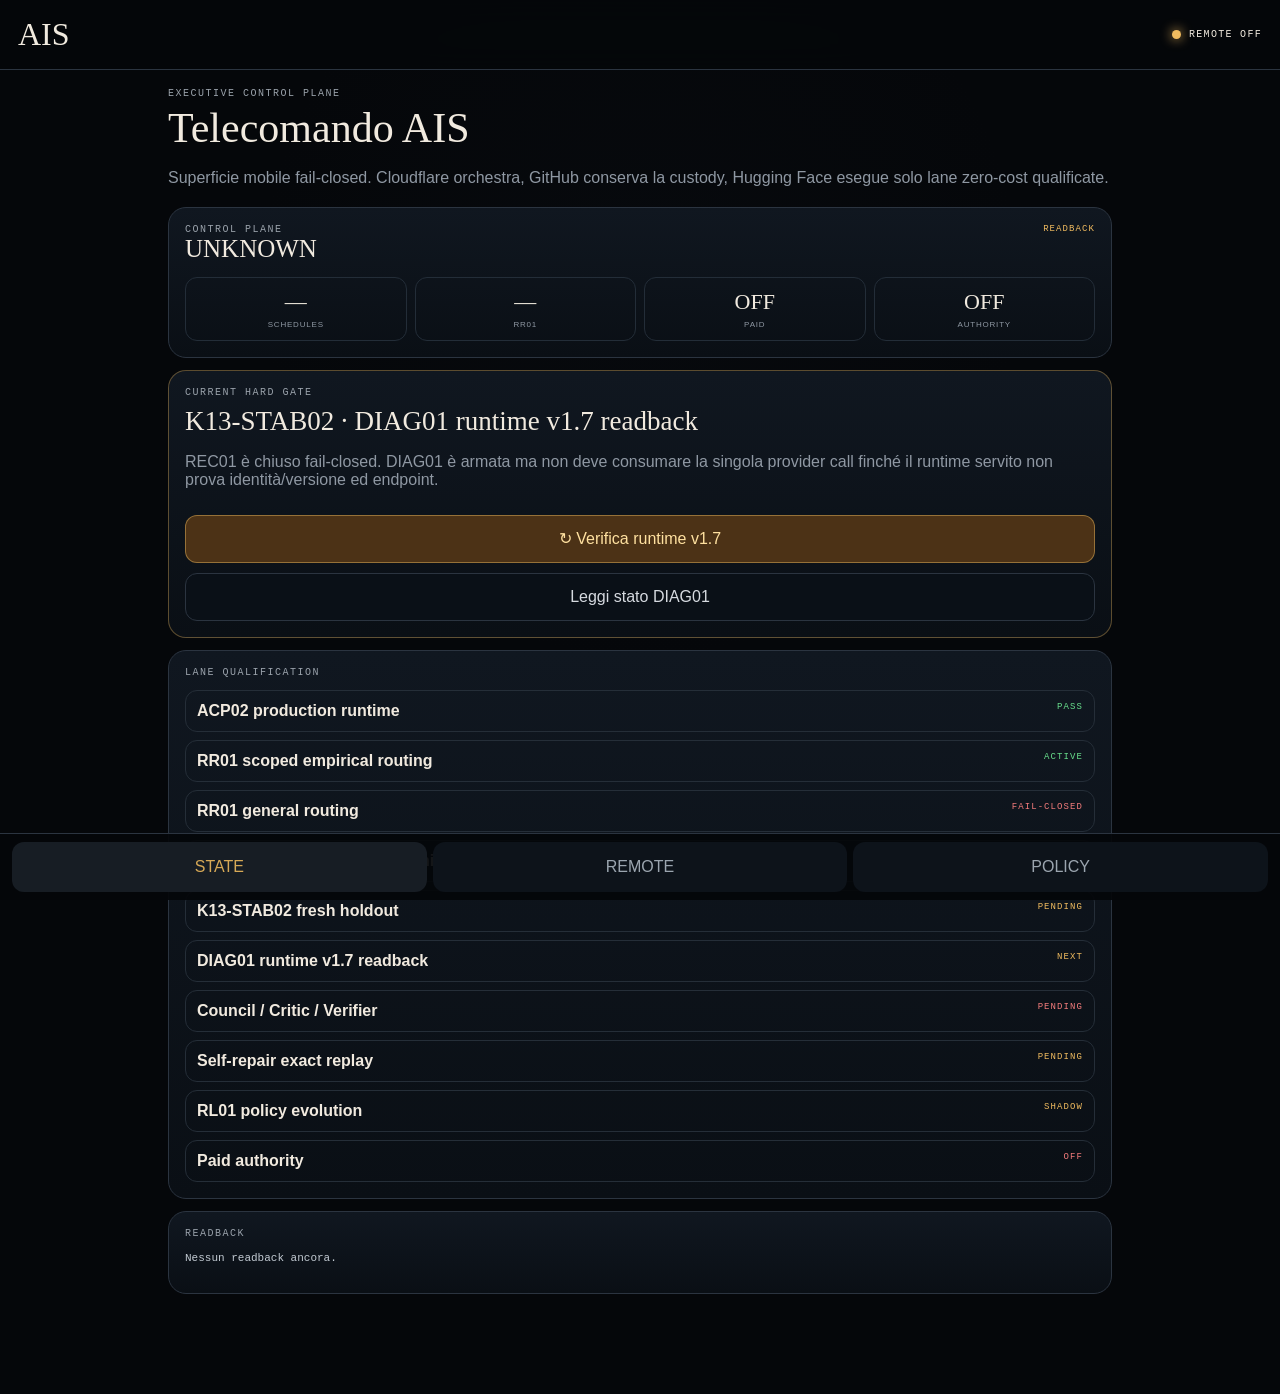
==== control.html @ 7aa6eab1 "UI01: add AIS executive remote control surface" ====
<!doctype html>
<html lang="it">
<head>
<meta charset="utf-8">
<meta name="viewport" content="width=device-width,initial-scale=1,viewport-fit=cover,user-scalable=no">
<meta name="theme-color" content="#05070a">
<meta name="apple-mobile-web-app-capable" content="yes">
<meta name="apple-mobile-web-app-status-bar-style" content="black-translucent">
<meta name="apple-mobile-web-app-title" content="AIS Control">
<link rel="manifest" href="./manifest.webmanifest">
<title>AIS — Executive Control Plane</title>
<style>
:root{--bg:#05070a;--panel:#0b1118;--line:#2b3440;--ivory:#f1eadf;--muted:#8f98a3;--gold:#d7a956;--green:#68df8c;--amber:#f0bb5f;--red:#f47c7c;--blue:#7bb9f6;--safe:env(safe-area-inset-bottom,0px);--mono:ui-monospace,SFMono-Regular,Menlo,monospace;--serif:Georgia,"Times New Roman",serif;--sans:-apple-system,BlinkMacSystemFont,"Segoe UI",Inter,sans-serif}
*{box-sizing:border-box}body{margin:0;background:radial-gradient(circle at 50% 20%,#1b233015,transparent 30%),var(--bg);color:var(--ivory);font-family:var(--sans)}button,input{font:inherit}.app{min-height:100dvh;padding-bottom:calc(82px + var(--safe))}.top{position:sticky;top:0;z-index:10;display:flex;justify-content:space-between;align-items:center;padding:16px 18px;background:#05070adf;border-bottom:1px solid var(--line);backdrop-filter:blur(14px)}.brand{font:32px var(--serif)}.live{display:flex;gap:8px;align-items:center;font:10px var(--mono);letter-spacing:.13em}.dot{width:9px;height:9px;border-radius:50%;background:var(--amber);box-shadow:0 0 12px var(--amber)}.live.on .dot{background:var(--green);box-shadow:0 0 12px var(--green)}main{max-width:980px;margin:auto;padding:18px}.hero h1{font:42px/1.02 var(--serif);margin:8px 0}.hero p{color:var(--muted);line-height:1.55}.grid{display:grid;gap:12px}.card{border:1px solid var(--line);background:linear-gradient(180deg,#101720,#0a0f15);border-radius:18px;padding:16px}.head{display:flex;justify-content:space-between;gap:12px;align-items:start}.eyebrow{font:10px var(--mono);letter-spacing:.15em;text-transform:uppercase;color:#9aa2ab}.value{font:25px var(--serif)}.badge{font:9px var(--mono);letter-spacing:.12em;text-transform:uppercase}.ok{color:var(--green)}.warn{color:var(--amber)}.bad{color:var(--red)}.row{display:grid;grid-template-columns:repeat(4,1fr);gap:8px;margin-top:14px}.metric{border:1px solid #232d38;border-radius:12px;padding:11px;text-align:center}.metric b{display:block;font:22px var(--serif)}.metric span{display:block;margin-top:5px;color:var(--muted);font-size:8px;text-transform:uppercase;letter-spacing:.1em}.primary,.secondary{width:100%;border-radius:12px;min-height:48px;margin-top:10px}.primary{border:1px solid #d7a95688;background:#4c3216;color:#ffe1a0}.secondary{border:1px solid var(--line);background:#0a1017;color:#d6dae0}.gate{border-color:#d7a95666}.gate h2{font:27px var(--serif);margin:8px 0}.mono{font:11px/1.5 var(--mono);white-space:pre-wrap;word-break:break-word;color:#c3cbd3}.list{display:grid;gap:8px;margin-top:12px}.item{display:grid;grid-template-columns:1fr auto;gap:10px;padding:11px;border:1px solid #252e38;border-radius:12px}.item small{color:var(--muted)}.remote{display:grid;gap:10px}.remote input{width:100%;border:1px solid var(--line);background:#081018;color:#fff;padding:12px;border-radius:10px}.danger{border-color:#ff6f6f55}.bottom{position:fixed;bottom:0;left:0;right:0;padding:8px 12px calc(8px + var(--safe));background:#05070aee;border-top:1px solid var(--line);display:grid;grid-template-columns:repeat(3,1fr);gap:6px}.bottom button{border:0;background:#0d131a;color:#9ba5af;border-radius:12px;min-height:50px}.bottom button.on{color:var(--gold);background:#171d24}.page{display:none}.page.on{display:block}@media(max-width:620px){.row{grid-template-columns:repeat(2,1fr)}main{padding:14px}.hero h1{font-size:36px}}
</style>
</head>
<body>
<div class="app">
<header class="top"><div class="brand">AIS</div><div class="live" id="live"><i class="dot"></i><span id="liveText">REMOTE OFF</span></div></header>
<main>
<section class="page on" id="p-state">
  <div class="hero"><div class="eyebrow">Executive Control Plane</div><h1>Telecomando AIS</h1><p>Superficie mobile fail-closed. Cloudflare orchestra, GitHub conserva la custody, Hugging Face esegue solo lane zero-cost qualificate.</p></div>
  <div class="grid">
    <section class="card"><div class="head"><div><div class="eyebrow">Control Plane</div><div class="value" id="cfState">UNKNOWN</div></div><span class="badge warn" id="cfBadge">READBACK</span></div>
      <div class="row"><div class="metric"><b id="sched">—</b><span>Schedules</span></div><div class="metric"><b id="rr">—</b><span>RR01</span></div><div class="metric"><b id="paid">OFF</b><span>Paid</span></div><div class="metric"><b id="auth">OFF</b><span>Authority</span></div></div>
    </section>
    <section class="card gate"><div class="eyebrow">Current hard gate</div><h2>K13-STAB02 · DIAG01 runtime v1.7 readback</h2><p style="color:var(--muted)">REC01 è chiuso fail-closed. DIAG01 è armata ma non deve consumare la singola provider call finché il runtime servito non prova identità/versione ed endpoint.</p>
      <button class="primary" id="refresh">↻ Verifica runtime v1.7</button>
      <button class="secondary" id="diagStatus">Leggi stato DIAG01</button>
    </section>
    <section class="card"><div class="eyebrow">Lane qualification</div><div class="list" id="lanes"></div></section>
    <section class="card"><div class="eyebrow">Readback</div><pre class="mono" id="readback">Nessun readback ancora.</pre></section>
  </div>
</section>
<section class="page" id="p-remote">
  <div class="hero"><div class="eyebrow">Remote</div><h1>Control binding</h1><p>Il telecomando usa solo endpoint di stato pubblici per il readback. Le azioni autenticate richiedono token mobile e restano separate dalla UI pubblica.</p></div>
  <section class="card remote"><label class="eyebrow">CF01 Base URL</label><input id="base" value="https://ais-cf01-orchestration.angelo-segreto-xy.workers.dev"><button class="primary" id="save">Accendi telecomando</button><button class="secondary" id="off">Spegni telecomando</button></section>
</section>
<section class="page" id="p-policy">
  <div class="hero"><div class="eyebrow">Governance</div><h1>Firewalls</h1></div>
  <section class="card danger"><pre class="mono">authority = false
truth_source = false
training_authority = false
promotion_go = false
spend_authority = false
paid_execution_authorized = false
automatic_paid_escalation = false
paid_fallback = false

RR01 scoped routing = ACTIVE ONLY INSIDE QUALIFIED SCOPES
RR01 general routing = FAIL_CLOSED</pre></section>
</section>
</main>
<nav class="bottom"><button class="on" data-p="state">STATE</button><button data-p="remote">REMOTE</button><button data-p="policy">POLICY</button></nav>
</div>
<script>
const KEY="ais_control_remote_v1";
const LANE_DATA=[
["ACP02 production runtime","PASS","ok"],
["RR01 scoped empirical routing","ACTIVE","ok"],
["RR01 general routing","FAIL-CLOSED","bad"],
["K13-STAB01 numerical hardening","MERGED","ok"],
["K13-STAB02 fresh holdout","PENDING","warn"],
["DIAG01 runtime v1.7 readback","NEXT","warn"],
["Council / Critic / Verifier","PENDING","bad"],
["Self-repair exact replay","PENDING","warn"],
["RL01 policy evolution","SHADOW","warn"],
["Paid authority","OFF","bad"]
];
function base(){return (localStorage.getItem(KEY)||document.getElementById("base").value).replace(/\/$/,"")}
function renderLanes(){lanes.innerHTML=LANE_DATA.map(x=>'<div class="item"><div><b>'+x[0]+'</b></div><span class="badge '+x[2]+'">'+x[1]+'</span></div>').join("")}
async function get(path){const t0=performance.now();const r=await fetch(base()+path,{cache:"no-store"});const text=await r.text();let data;try{data=JSON.parse(text)}catch{data={raw:text}};return {ok:r.ok,status:r.status,latency:Math.round(performance.now()-t0),data}}
async function readRuntime(){readback.textContent="Verifica in corso…";try{const [h,s]=await Promise.all([get("/health"),get("/public/hfhub/remote-executor-stab02-status-v1")]);live.classList.add("on");liveText.textContent="REMOTE ON";cfState.textContent=h.data?.system_status||h.data?.state||"RUNNING";cfBadge.textContent=h.ok?"LIVE":"DEGRADED";cfBadge.className="badge "+(h.ok?"ok":"warn");sched.textContent=h.data?.schedule_count??h.data?.expected_schedule_count??"3";rr.textContent=h.data?.rr01_rpc_smoke||h.data?.rr01?.state||"SCOPED";paid.textContent=String(h.data?.paid_execution_authorized??false).toUpperCase();auth.textContent=String(h.data?.authority??false).toUpperCase();readback.textContent=JSON.stringify({health:h,status:s},null,2)}catch(e){live.classList.remove("on");liveText.textContent="REMOTE ERROR";cfState.textContent="UNREACHABLE";cfBadge.textContent="FAIL-CLOSED";cfBadge.className="badge bad";readback.textContent=String(e)}}
async function readDiag(){readback.textContent="Lettura DIAG01…";try{const d=await get("/public/k13/stab02-rec01-proposer-status-v1");readback.textContent=JSON.stringify(d,null,2)}catch(e){readback.textContent=String(e)}}
refresh.onclick=readRuntime;diagStatus.onclick=readDiag;
save.onclick=()=>{localStorage.setItem(KEY,base.value.trim());readRuntime()};
off.onclick=()=>{localStorage.removeItem(KEY);live.classList.remove("on");liveText.textContent="REMOTE OFF";readback.textContent="Telecomando spento localmente."};
document.querySelectorAll("[data-p]").forEach(b=>b.onclick=()=>{document.querySelectorAll("[data-p]").forEach(x=>x.classList.remove("on"));b.classList.add("on");document.querySelectorAll(".page").forEach(x=>x.classList.remove("on"));document.getElementById("p-"+b.dataset.p).classList.add("on")});
renderLanes(); if(localStorage.getItem(KEY)) readRuntime();
</script>
</body></html>
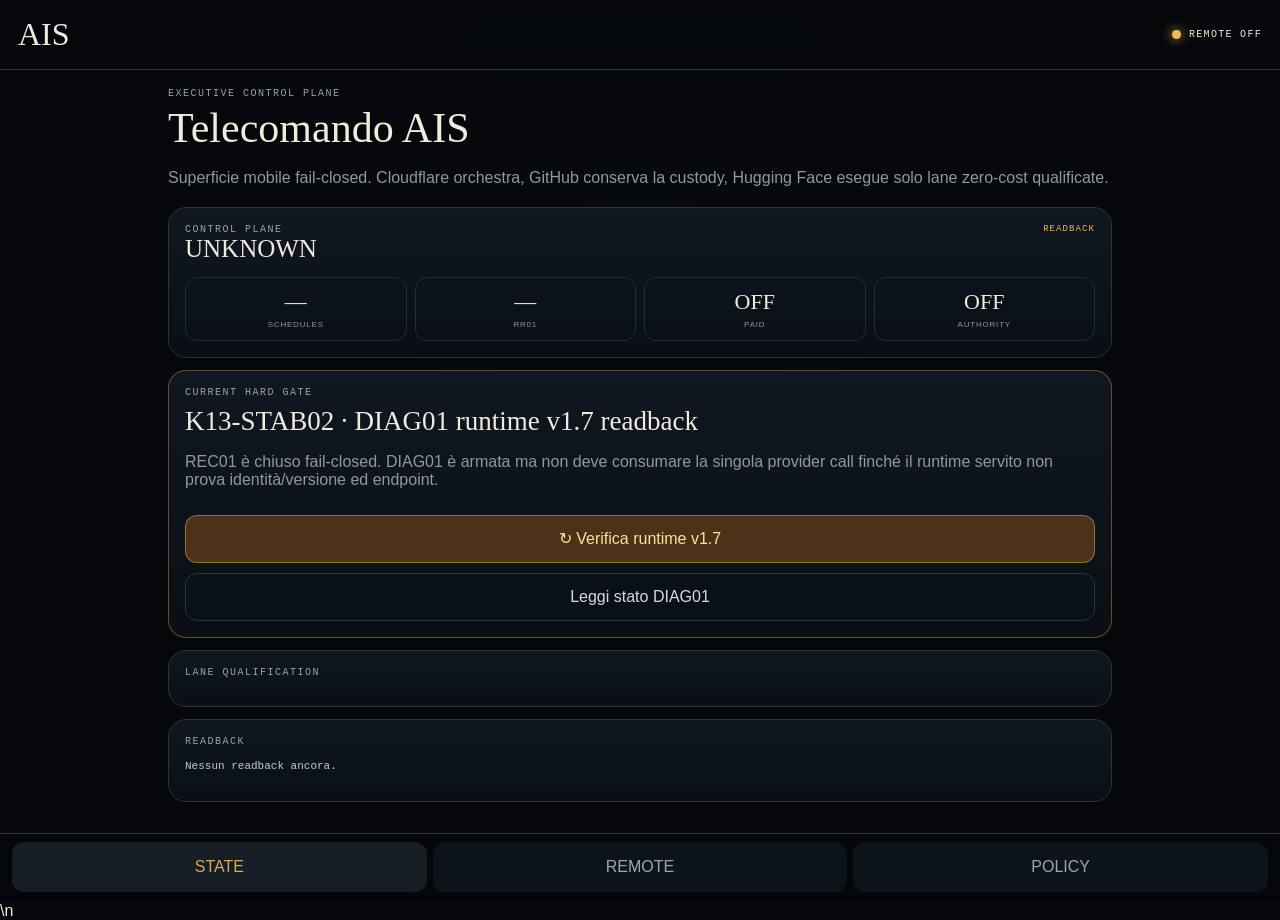
==== commit 964e2dd6: "UI01: fix control PWA manifest and service worker binding" ====
--- a/control.html
+++ b/control.html
@@ -7,7 +7,7 @@
 <meta name="apple-mobile-web-app-capable" content="yes">
 <meta name="apple-mobile-web-app-status-bar-style" content="black-translucent">
 <meta name="apple-mobile-web-app-title" content="AIS Control">
-<link rel="manifest" href="./manifest.webmanifest">
+<link rel="manifest" href="./control-manifest.webmanifest">
 <title>AIS — Executive Control Plane</title>
 <style>
 :root{--bg:#05070a;--panel:#0b1118;--line:#2b3440;--ivory:#f1eadf;--muted:#8f98a3;--gold:#d7a956;--green:#68df8c;--amber:#f0bb5f;--red:#f47c7c;--blue:#7bb9f6;--safe:env(safe-area-inset-bottom,0px);--mono:ui-monospace,SFMono-Regular,Menlo,monospace;--serif:Georgia,"Times New Roman",serif;--sans:-apple-system,BlinkMacSystemFont,"Segoe UI",Inter,sans-serif}
@@ -77,5 +77,4 @@
 off.onclick=()=>{localStorage.removeItem(KEY);live.classList.remove("on");liveText.textContent="REMOTE OFF";readback.textContent="Telecomando spento localmente."};
 document.querySelectorAll("[data-p]").forEach(b=>b.onclick=()=>{document.querySelectorAll("[data-p]").forEach(x=>x.classList.remove("on"));b.classList.add("on");document.querySelectorAll(".page").forEach(x=>x.classList.remove("on"));document.getElementById("p-"+b.dataset.p).classList.add("on")});
 renderLanes(); if(localStorage.getItem(KEY)) readRuntime();
-</script>
-</body></html>+if("serviceWorker" in navigator && location.protocol!=="file:"){window.addEventListener("load",()=>navigator.serviceWorker.register("./control-sw.js").catch(()=>{}))}\n</script>\n</body></html>
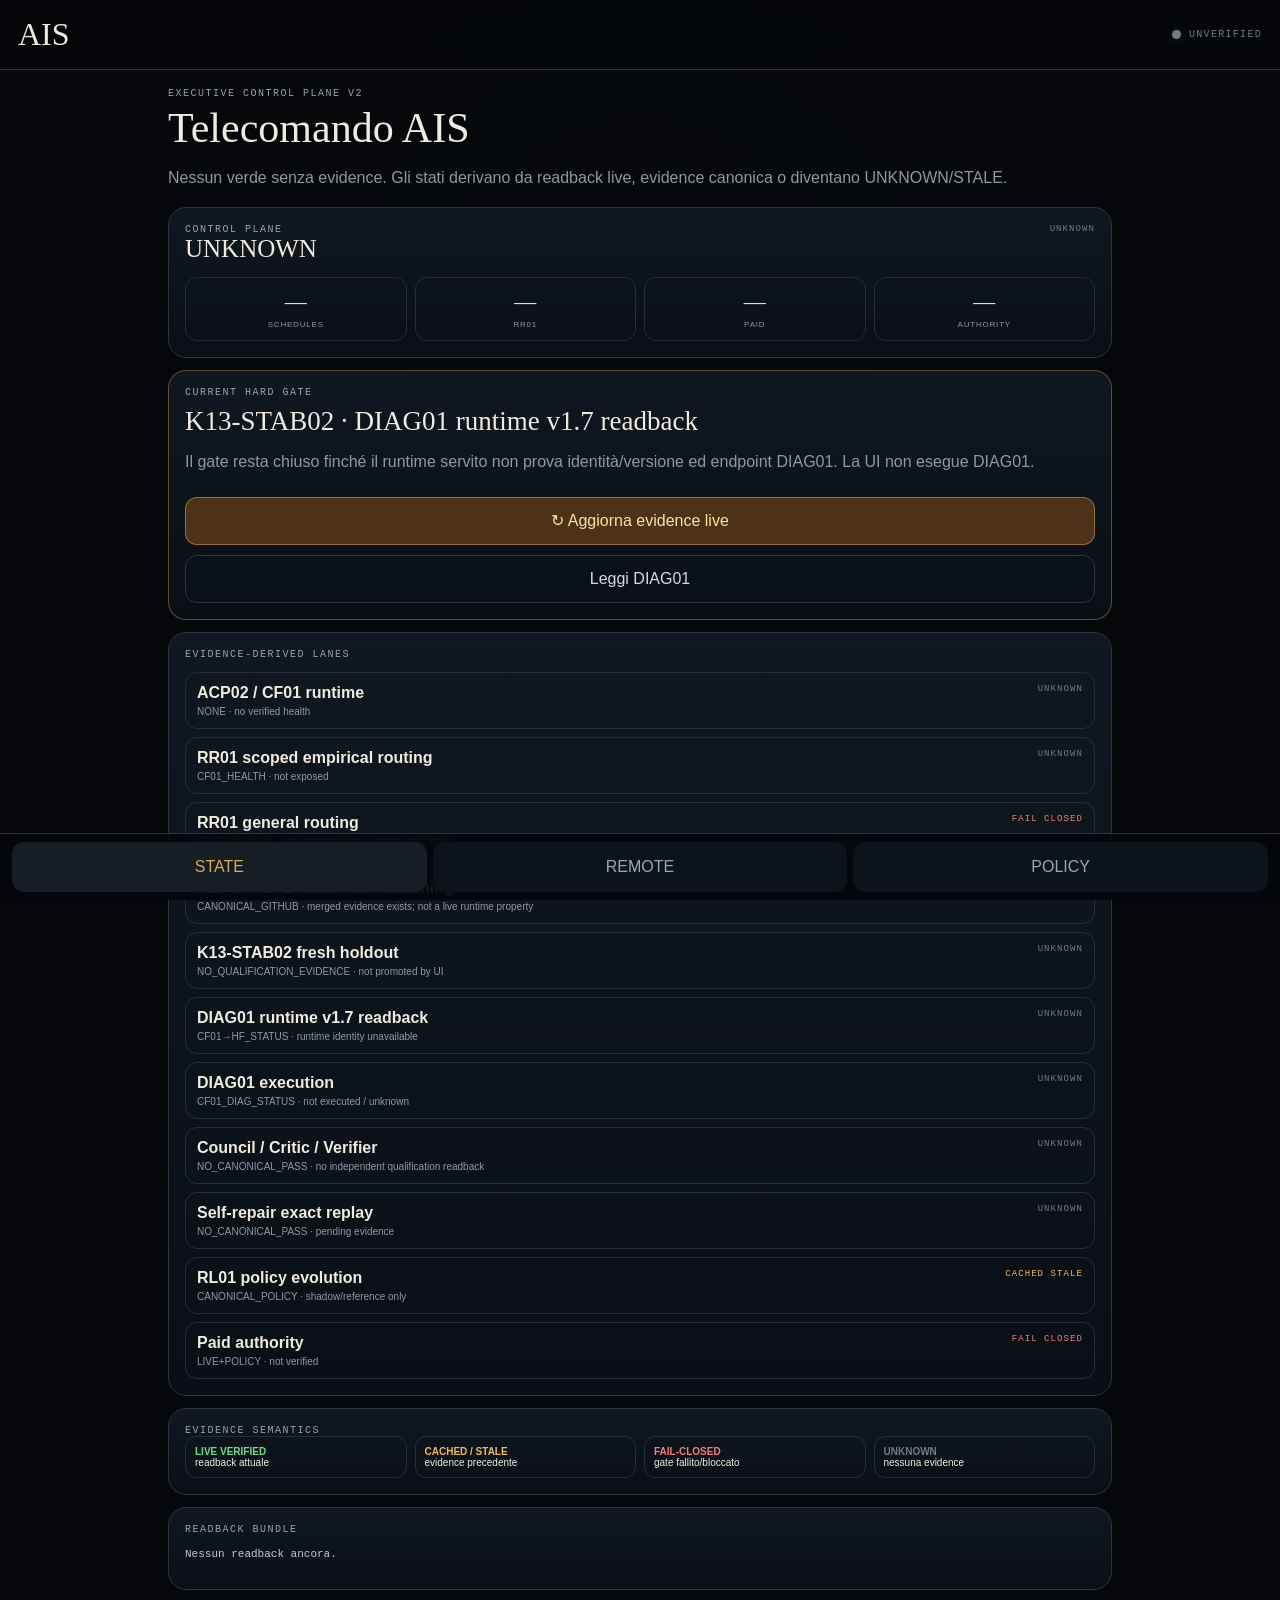
==== commit 0032e648: "UI02: make executive control evidence-driven and fail-closed" ====
--- a/control.html
+++ b/control.html
@@ -8,73 +8,99 @@
 <meta name="apple-mobile-web-app-status-bar-style" content="black-translucent">
 <meta name="apple-mobile-web-app-title" content="AIS Control">
 <link rel="manifest" href="./control-manifest.webmanifest">
-<title>AIS — Executive Control Plane</title>
+<title>AIS — Executive Control Plane V2</title>
 <style>
-:root{--bg:#05070a;--panel:#0b1118;--line:#2b3440;--ivory:#f1eadf;--muted:#8f98a3;--gold:#d7a956;--green:#68df8c;--amber:#f0bb5f;--red:#f47c7c;--blue:#7bb9f6;--safe:env(safe-area-inset-bottom,0px);--mono:ui-monospace,SFMono-Regular,Menlo,monospace;--serif:Georgia,"Times New Roman",serif;--sans:-apple-system,BlinkMacSystemFont,"Segoe UI",Inter,sans-serif}
-*{box-sizing:border-box}body{margin:0;background:radial-gradient(circle at 50% 20%,#1b233015,transparent 30%),var(--bg);color:var(--ivory);font-family:var(--sans)}button,input{font:inherit}.app{min-height:100dvh;padding-bottom:calc(82px + var(--safe))}.top{position:sticky;top:0;z-index:10;display:flex;justify-content:space-between;align-items:center;padding:16px 18px;background:#05070adf;border-bottom:1px solid var(--line);backdrop-filter:blur(14px)}.brand{font:32px var(--serif)}.live{display:flex;gap:8px;align-items:center;font:10px var(--mono);letter-spacing:.13em}.dot{width:9px;height:9px;border-radius:50%;background:var(--amber);box-shadow:0 0 12px var(--amber)}.live.on .dot{background:var(--green);box-shadow:0 0 12px var(--green)}main{max-width:980px;margin:auto;padding:18px}.hero h1{font:42px/1.02 var(--serif);margin:8px 0}.hero p{color:var(--muted);line-height:1.55}.grid{display:grid;gap:12px}.card{border:1px solid var(--line);background:linear-gradient(180deg,#101720,#0a0f15);border-radius:18px;padding:16px}.head{display:flex;justify-content:space-between;gap:12px;align-items:start}.eyebrow{font:10px var(--mono);letter-spacing:.15em;text-transform:uppercase;color:#9aa2ab}.value{font:25px var(--serif)}.badge{font:9px var(--mono);letter-spacing:.12em;text-transform:uppercase}.ok{color:var(--green)}.warn{color:var(--amber)}.bad{color:var(--red)}.row{display:grid;grid-template-columns:repeat(4,1fr);gap:8px;margin-top:14px}.metric{border:1px solid #232d38;border-radius:12px;padding:11px;text-align:center}.metric b{display:block;font:22px var(--serif)}.metric span{display:block;margin-top:5px;color:var(--muted);font-size:8px;text-transform:uppercase;letter-spacing:.1em}.primary,.secondary{width:100%;border-radius:12px;min-height:48px;margin-top:10px}.primary{border:1px solid #d7a95688;background:#4c3216;color:#ffe1a0}.secondary{border:1px solid var(--line);background:#0a1017;color:#d6dae0}.gate{border-color:#d7a95666}.gate h2{font:27px var(--serif);margin:8px 0}.mono{font:11px/1.5 var(--mono);white-space:pre-wrap;word-break:break-word;color:#c3cbd3}.list{display:grid;gap:8px;margin-top:12px}.item{display:grid;grid-template-columns:1fr auto;gap:10px;padding:11px;border:1px solid #252e38;border-radius:12px}.item small{color:var(--muted)}.remote{display:grid;gap:10px}.remote input{width:100%;border:1px solid var(--line);background:#081018;color:#fff;padding:12px;border-radius:10px}.danger{border-color:#ff6f6f55}.bottom{position:fixed;bottom:0;left:0;right:0;padding:8px 12px calc(8px + var(--safe));background:#05070aee;border-top:1px solid var(--line);display:grid;grid-template-columns:repeat(3,1fr);gap:6px}.bottom button{border:0;background:#0d131a;color:#9ba5af;border-radius:12px;min-height:50px}.bottom button.on{color:var(--gold);background:#171d24}.page{display:none}.page.on{display:block}@media(max-width:620px){.row{grid-template-columns:repeat(2,1fr)}main{padding:14px}.hero h1{font-size:36px}}
+:root{--bg:#05070a;--panel:#0b1118;--line:#2b3440;--ivory:#f1eadf;--muted:#8f98a3;--gold:#d7a956;--green:#68df8c;--amber:#f0bb5f;--red:#f47c7c;--blue:#7bb9f6;--gray:#727b85;--safe:env(safe-area-inset-bottom,0px);--mono:ui-monospace,SFMono-Regular,Menlo,monospace;--serif:Georgia,"Times New Roman",serif;--sans:-apple-system,BlinkMacSystemFont,"Segoe UI",Inter,sans-serif}
+*{box-sizing:border-box}body{margin:0;background:radial-gradient(circle at 50% 20%,#1b233015,transparent 30%),var(--bg);color:var(--ivory);font-family:var(--sans)}button,input{font:inherit}.app{min-height:100dvh;padding-bottom:calc(82px + var(--safe))}.top{position:sticky;top:0;z-index:10;display:flex;justify-content:space-between;align-items:center;padding:16px 18px;background:#05070adf;border-bottom:1px solid var(--line);backdrop-filter:blur(14px)}.brand{font:32px var(--serif)}.live{display:flex;gap:8px;align-items:center;font:10px var(--mono);letter-spacing:.13em}.dot{width:9px;height:9px;border-radius:50%;background:var(--gray);box-shadow:0 0 12px #727b8555}.live.ok .dot{background:var(--green);box-shadow:0 0 12px var(--green)}.live.warn .dot{background:var(--amber);box-shadow:0 0 12px var(--amber)}.live.bad .dot{background:var(--red);box-shadow:0 0 12px var(--red)}main{max-width:980px;margin:auto;padding:18px}.hero h1{font:42px/1.02 var(--serif);margin:8px 0}.hero p{color:var(--muted);line-height:1.55}.grid{display:grid;gap:12px}.card{border:1px solid var(--line);background:linear-gradient(180deg,#101720,#0a0f15);border-radius:18px;padding:16px}.head{display:flex;justify-content:space-between;gap:12px;align-items:start}.eyebrow{font:10px var(--mono);letter-spacing:.15em;text-transform:uppercase;color:#9aa2ab}.value{font:25px var(--serif)}.badge{font:9px var(--mono);letter-spacing:.12em;text-transform:uppercase}.ok{color:var(--green)}.warn{color:var(--amber)}.bad{color:var(--red)}.idle{color:var(--gray)}.row{display:grid;grid-template-columns:repeat(4,1fr);gap:8px;margin-top:14px}.metric{border:1px solid #232d38;border-radius:12px;padding:11px;text-align:center}.metric b{display:block;font:22px var(--serif)}.metric span{display:block;margin-top:5px;color:var(--muted);font-size:8px;text-transform:uppercase;letter-spacing:.1em}.primary,.secondary{width:100%;border-radius:12px;min-height:48px;margin-top:10px}.primary{border:1px solid #d7a95688;background:#4c3216;color:#ffe1a0}.secondary{border:1px solid var(--line);background:#0a1017;color:#d6dae0}.gate{border-color:#d7a95666}.gate h2{font:27px var(--serif);margin:8px 0}.mono{font:11px/1.5 var(--mono);white-space:pre-wrap;word-break:break-word;color:#c3cbd3}.list{display:grid;gap:8px;margin-top:12px}.item{display:grid;grid-template-columns:1fr auto;gap:10px;padding:11px;border:1px solid #252e38;border-radius:12px}.item small{display:block;color:var(--muted);margin-top:4px;font-size:10px}.remote{display:grid;gap:10px}.remote input{width:100%;border:1px solid var(--line);background:#081018;color:#fff;padding:12px;border-radius:10px}.danger{border-color:#ff6f6f55}.legend{display:grid;grid-template-columns:repeat(4,1fr);gap:8px}.legend div{border:1px solid #252e38;border-radius:11px;padding:9px;font-size:10px}.bottom{position:fixed;bottom:0;left:0;right:0;padding:8px 12px calc(8px + var(--safe));background:#05070aee;border-top:1px solid var(--line);display:grid;grid-template-columns:repeat(3,1fr);gap:6px}.bottom button{border:0;background:#0d131a;color:#9ba5af;border-radius:12px;min-height:50px}.bottom button.on{color:var(--gold);background:#171d24}.page{display:none}.page.on{display:block}@media(max-width:620px){.row,.legend{grid-template-columns:repeat(2,1fr)}main{padding:14px}.hero h1{font-size:36px}}
 </style>
 </head>
 <body>
 <div class="app">
-<header class="top"><div class="brand">AIS</div><div class="live" id="live"><i class="dot"></i><span id="liveText">REMOTE OFF</span></div></header>
+<header class="top"><div class="brand">AIS</div><div class="live idle" id="live"><i class="dot"></i><span id="liveText">UNVERIFIED</span></div></header>
 <main>
 <section class="page on" id="p-state">
-  <div class="hero"><div class="eyebrow">Executive Control Plane</div><h1>Telecomando AIS</h1><p>Superficie mobile fail-closed. Cloudflare orchestra, GitHub conserva la custody, Hugging Face esegue solo lane zero-cost qualificate.</p></div>
-  <div class="grid">
-    <section class="card"><div class="head"><div><div class="eyebrow">Control Plane</div><div class="value" id="cfState">UNKNOWN</div></div><span class="badge warn" id="cfBadge">READBACK</span></div>
-      <div class="row"><div class="metric"><b id="sched">—</b><span>Schedules</span></div><div class="metric"><b id="rr">—</b><span>RR01</span></div><div class="metric"><b id="paid">OFF</b><span>Paid</span></div><div class="metric"><b id="auth">OFF</b><span>Authority</span></div></div>
-    </section>
-    <section class="card gate"><div class="eyebrow">Current hard gate</div><h2>K13-STAB02 · DIAG01 runtime v1.7 readback</h2><p style="color:var(--muted)">REC01 è chiuso fail-closed. DIAG01 è armata ma non deve consumare la singola provider call finché il runtime servito non prova identità/versione ed endpoint.</p>
-      <button class="primary" id="refresh">↻ Verifica runtime v1.7</button>
-      <button class="secondary" id="diagStatus">Leggi stato DIAG01</button>
-    </section>
-    <section class="card"><div class="eyebrow">Lane qualification</div><div class="list" id="lanes"></div></section>
-    <section class="card"><div class="eyebrow">Readback</div><pre class="mono" id="readback">Nessun readback ancora.</pre></section>
-  </div>
-</section>
-<section class="page" id="p-remote">
-  <div class="hero"><div class="eyebrow">Remote</div><h1>Control binding</h1><p>Il telecomando usa solo endpoint di stato pubblici per il readback. Le azioni autenticate richiedono token mobile e restano separate dalla UI pubblica.</p></div>
-  <section class="card remote"><label class="eyebrow">CF01 Base URL</label><input id="base" value="https://ais-cf01-orchestration.angelo-segreto-xy.workers.dev"><button class="primary" id="save">Accendi telecomando</button><button class="secondary" id="off">Spegni telecomando</button></section>
-</section>
-<section class="page" id="p-policy">
-  <div class="hero"><div class="eyebrow">Governance</div><h1>Firewalls</h1></div>
-  <section class="card danger"><pre class="mono">authority = false
-truth_source = false
-training_authority = false
-promotion_go = false
-spend_authority = false
-paid_execution_authorized = false
-automatic_paid_escalation = false
-paid_fallback = false
+<div class="hero"><div class="eyebrow">Executive Control Plane V2</div><h1>Telecomando AIS</h1><p>Nessun verde senza evidence. Gli stati derivano da readback live, evidence canonica o diventano UNKNOWN/STALE.</p></div>
+<div class="grid">
+<section class="card"><div class="head"><div><div class="eyebrow">Control Plane</div><div class="value" id="cfState">UNKNOWN</div></div><span class="badge idle" id="cfBadge">UNVERIFIED</span></div>
+<div class="row"><div class="metric"><b id="sched">—</b><span>Schedules</span></div><div class="metric"><b id="rr">—</b><span>RR01</span></div><div class="metric"><b id="paid">—</b><span>Paid</span></div><div class="metric"><b id="auth">—</b><span>Authority</span></div></div></section>
+<section class="card gate"><div class="eyebrow">Current hard gate</div><h2>K13-STAB02 · DIAG01 runtime v1.7 readback</h2><p style="color:var(--muted)">Il gate resta chiuso finché il runtime servito non prova identità/versione ed endpoint DIAG01. La UI non esegue DIAG01.</p>
+<button class="primary" id="refresh">↻ Aggiorna evidence live</button><button class="secondary" id="diagStatus">Leggi DIAG01</button></section>
+<section class="card"><div class="eyebrow">Evidence-derived lanes</div><div class="list" id="lanes"></div></section>
+<section class="card"><div class="eyebrow">Evidence semantics</div><div class="legend"><div><b class="ok">LIVE VERIFIED</b><br><span>readback attuale</span></div><div><b class="warn">CACHED / STALE</b><br><span>evidence precedente</span></div><div><b class="bad">FAIL-CLOSED</b><br><span>gate fallito/bloccato</span></div><div><b class="idle">UNKNOWN</b><br><span>nessuna evidence</span></div></div></section>
+<section class="card"><div class="eyebrow">Readback bundle</div><pre class="mono" id="readback">Nessun readback ancora.</pre></section>
+</div></section>
+<section class="page" id="p-remote"><div class="hero"><div class="eyebrow">Remote</div><h1>Control binding</h1><p>REMOTE ON significa health schema verificato + firewalls verificati + freshness accettabile. Salvare un URL non basta.</p></div>
+<section class="card remote"><label class="eyebrow">CF01 Base URL</label><input id="base" value="https://ais-cf01-orchestration.angelo-segreto-xy.workers.dev"><button class="primary" id="save">Salva e verifica</button><button class="secondary" id="off">Disconnetti</button></section></section>
+<section class="page" id="p-policy"><div class="hero"><div class="eyebrow">Governance</div><h1>Firewalls</h1></div><section class="card danger"><pre class="mono" id="policy">authority = expected false
+truth_source = expected false
+promotion_go = expected false
+spend_authority = expected false
+paid_execution_authorized = expected false
 
-RR01 scoped routing = ACTIVE ONLY INSIDE QUALIFIED SCOPES
-RR01 general routing = FAIL_CLOSED</pre></section>
-</section>
+Valori mostrati come VERIFIED solo dopo readback coerente.</pre></section></section>
 </main>
 <nav class="bottom"><button class="on" data-p="state">STATE</button><button data-p="remote">REMOTE</button><button data-p="policy">POLICY</button></nav>
 </div>
 <script>
-const KEY="ais_control_remote_v1";
-const LANE_DATA=[
-["ACP02 production runtime","PASS","ok"],
-["RR01 scoped empirical routing","ACTIVE","ok"],
-["RR01 general routing","FAIL-CLOSED","bad"],
-["K13-STAB01 numerical hardening","MERGED","ok"],
-["K13-STAB02 fresh holdout","PENDING","warn"],
-["DIAG01 runtime v1.7 readback","NEXT","warn"],
-["Council / Critic / Verifier","PENDING","bad"],
-["Self-repair exact replay","PENDING","warn"],
-["RL01 policy evolution","SHADOW","warn"],
-["Paid authority","OFF","bad"]
-];
-function base(){return (localStorage.getItem(KEY)||document.getElementById("base").value).replace(/\/$/,"")}
-function renderLanes(){lanes.innerHTML=LANE_DATA.map(x=>'<div class="item"><div><b>'+x[0]+'</b></div><span class="badge '+x[2]+'">'+x[1]+'</span></div>').join("")}
-async function get(path){const t0=performance.now();const r=await fetch(base()+path,{cache:"no-store"});const text=await r.text();let data;try{data=JSON.parse(text)}catch{data={raw:text}};return {ok:r.ok,status:r.status,latency:Math.round(performance.now()-t0),data}}
-async function readRuntime(){readback.textContent="Verifica in corso…";try{const [h,s]=await Promise.all([get("/health"),get("/public/hfhub/remote-executor-stab02-status-v1")]);live.classList.add("on");liveText.textContent="REMOTE ON";cfState.textContent=h.data?.system_status||h.data?.state||"RUNNING";cfBadge.textContent=h.ok?"LIVE":"DEGRADED";cfBadge.className="badge "+(h.ok?"ok":"warn");sched.textContent=h.data?.schedule_count??h.data?.expected_schedule_count??"3";rr.textContent=h.data?.rr01_rpc_smoke||h.data?.rr01?.state||"SCOPED";paid.textContent=String(h.data?.paid_execution_authorized??false).toUpperCase();auth.textContent=String(h.data?.authority??false).toUpperCase();readback.textContent=JSON.stringify({health:h,status:s},null,2)}catch(e){live.classList.remove("on");liveText.textContent="REMOTE ERROR";cfState.textContent="UNREACHABLE";cfBadge.textContent="FAIL-CLOSED";cfBadge.className="badge bad";readback.textContent=String(e)}}
-async function readDiag(){readback.textContent="Lettura DIAG01…";try{const d=await get("/public/k13/stab02-rec01-proposer-status-v1");readback.textContent=JSON.stringify(d,null,2)}catch(e){readback.textContent=String(e)}}
-refresh.onclick=readRuntime;diagStatus.onclick=readDiag;
-save.onclick=()=>{localStorage.setItem(KEY,base.value.trim());readRuntime()};
-off.onclick=()=>{localStorage.removeItem(KEY);live.classList.remove("on");liveText.textContent="REMOTE OFF";readback.textContent="Telecomando spento localmente."};
+const KEY="ais_control_remote_v2";
+const FRESH_MS=5*60*1000;
+const evidence={health:null,remoteExecutor:null,diag:null,checkedAt:null};
+function safeGet(k){try{return localStorage.getItem(k)}catch{return null}}
+function safeSet(k,v){try{localStorage.setItem(k,v);return true}catch{return false}}
+function safeDel(k){try{localStorage.removeItem(k)}catch{}}
+function base(){return (safeGet(KEY)||document.getElementById("base").value).replace(/\/$/,"")}
+function nowIso(){return new Date().toISOString()}
+function freshness(){return evidence.checkedAt?Date.now()-evidence.checkedAt<FRESH_MS:false}
+async function get(path){const ctrl=new AbortController();const timer=setTimeout(()=>ctrl.abort(),10000);const t0=performance.now();try{const r=await fetch(base()+path,{cache:"no-store",signal:ctrl.signal});const text=await r.text();let data;try{data=JSON.parse(text)}catch{data={raw:text}};return {ok:r.ok,status:r.status,latency_ms:Math.round(performance.now()-t0),data,source:"LIVE_CF01",observed_at:nowIso()}}finally{clearTimeout(timer)}}
+function cls(s){return s==="LIVE_VERIFIED"?"ok":s==="CACHED_STALE"?"warn":s==="FAIL_CLOSED"?"bad":"idle"}
+function label(s){return s.replaceAll("_"," ")}
+function lane(name,state,source,detail){return {name,state,source,detail}}
+function derive(){
+ const h=evidence.health?.data||{};
+ const x=evidence.remoteExecutor?.data||{};
+ const d=evidence.diag?.data||{};
+ const fresh=freshness();
+ const healthSchema=h.schema==="AIS_CF01_HEALTH_V4"||h.control_plane_id==="CF01"||h.lane==="CF01_CLOUDFLARE_ORCHESTRATION";
+ const firewalls=[h.authority,h.truth_source,h.promotion_go,h.spend_authority,h.paid_execution_authorized].every(v=>v===false);
+ const liveVerified=!!(evidence.health?.ok&&healthSchema&&firewalls&&fresh);
+ const runtimeVersion=x.executor_version||x.runtime_version||x.version||x.expected_executor_version||null;
+ const diagRuntimePass=liveVerified&&runtimeVersion==="1.7.0";
+ const lanes=[
+   lane("ACP02 / CF01 runtime",liveVerified?"LIVE_VERIFIED":evidence.health?.ok?"CACHED_STALE":"UNKNOWN",evidence.health?.source||"NONE",h.system_status||h.state||"no verified health"),
+   lane("RR01 scoped empirical routing",liveVerified&&String(h.rr01_rpc_smoke||h.rr01?.state||"").toUpperCase().includes("PASS")?"LIVE_VERIFIED":liveVerified?"CACHED_STALE":"UNKNOWN","CF01_HEALTH",h.rr01_rpc_smoke||h.rr01?.state||"not exposed"),
+   lane("RR01 general routing","FAIL_CLOSED","STATIC_POLICY","unsupported scopes remain fail-closed"),
+   lane("K13-STAB01 numerical hardening","CACHED_STALE","CANONICAL_GITHUB","merged evidence exists; not a live runtime property"),
+   lane("K13-STAB02 fresh holdout","UNKNOWN","NO_QUALIFICATION_EVIDENCE","not promoted by UI"),
+   lane("DIAG01 runtime v1.7 readback",diagRuntimePass?"LIVE_VERIFIED":evidence.remoteExecutor?.ok?"CACHED_STALE":"UNKNOWN","CF01→HF_STATUS",runtimeVersion?("runtime "+runtimeVersion):"runtime identity unavailable"),
+   lane("DIAG01 execution",String(d.state||"").includes("COMPLET")?"CACHED_STALE":"UNKNOWN","CF01_DIAG_STATUS",d.state||"not executed / unknown"),
+   lane("Council / Critic / Verifier","UNKNOWN","NO_CANONICAL_PASS","no independent qualification readback"),
+   lane("Self-repair exact replay","UNKNOWN","NO_CANONICAL_PASS","pending evidence"),
+   lane("RL01 policy evolution","CACHED_STALE","CANONICAL_POLICY","shadow/reference only"),
+   lane("Paid authority","FAIL_CLOSED","LIVE+POLICY",firewalls?"all spend firewalls false":"not verified")
+ ];
+ return {liveVerified,healthSchema,firewalls,runtimeVersion,lanes,h,x,d,fresh};
+}
+function render(){
+ const z=derive();
+ live.className="live "+(z.liveVerified?"ok":evidence.health?.ok?"warn":"idle");
+ liveText.textContent=z.liveVerified?"REMOTE VERIFIED":evidence.health?.ok?"REMOTE STALE/UNVERIFIED":"UNVERIFIED";
+ cfState.textContent=z.h.system_status||z.h.state||"UNKNOWN";
+ cfBadge.textContent=z.liveVerified?"LIVE VERIFIED":evidence.health?.ok?"UNVERIFIED":"UNKNOWN";cfBadge.className="badge "+cls(z.liveVerified?"LIVE_VERIFIED":evidence.health?.ok?"CACHED_STALE":"UNKNOWN");
+ sched.textContent=z.h.schedule_count??z.h.expected_schedule_count??(Array.isArray(z.h.schedules)?z.h.schedules.length:"—");
+ rr.textContent=z.h.rr01_rpc_smoke||z.h.rr01?.state||"—";
+ paid.textContent=z.h.paid_execution_authorized===false?"OFF":"—";
+ auth.textContent=z.h.authority===false?"OFF":"—";
+ lanes.innerHTML=z.lanes.map(x=>'<div class="item"><div><b>'+x.name+'</b><small>'+x.source+' · '+x.detail+'</small></div><span class="badge '+cls(x.state)+'">'+label(x.state)+'</span></div>').join("");
+ policy.textContent='authority = '+String(z.h.authority??"UNVERIFIED")+'\ntruth_source = '+String(z.h.truth_source??"UNVERIFIED")+'\npromotion_go = '+String(z.h.promotion_go??"UNVERIFIED")+'\nspend_authority = '+String(z.h.spend_authority??"UNVERIFIED")+'\npaid_execution_authorized = '+String(z.h.paid_execution_authorized??"UNVERIFIED")+'\n\nfirewall bundle verified = '+z.firewalls+'\nfreshness < 5 min = '+z.fresh;
+}
+async function refreshAll(){readback.textContent="Aggiornamento evidence…";try{const [h,x,d]=await Promise.allSettled([get("/health"),get("/public/hfhub/remote-executor-stab02-status-v1"),get("/public/k13/stab02-rec01-diag01-status-v1")]);evidence.health=h.status==="fulfilled"?h.value:null;evidence.remoteExecutor=x.status==="fulfilled"?x.value:null;evidence.diag=d.status==="fulfilled"?d.value:null;evidence.checkedAt=Date.now();render();readback.textContent=JSON.stringify({checked_at:nowIso(),health:evidence.health,remote_executor:evidence.remoteExecutor,diag01:evidence.diag,derived:derive()},null,2)}catch(e){evidence.checkedAt=Date.now();render();readback.textContent="FAIL-CLOSED: "+String(e)}}
+async function readDiag(){try{evidence.diag=await get("/public/k13/stab02-rec01-diag01-status-v1");render();readback.textContent=JSON.stringify({diag01:evidence.diag},null,2)}catch(e){readback.textContent="DIAG01 readback failed: "+String(e)}}
+refresh.onclick=refreshAll;diagStatus.onclick=readDiag;
+save.onclick=()=>{safeSet(KEY,base.value.trim());refreshAll()};
+off.onclick=()=>{safeDel(KEY);Object.assign(evidence,{health:null,remoteExecutor:null,diag:null,checkedAt:null});render();readback.textContent="Telecomando disconnesso localmente."};
 document.querySelectorAll("[data-p]").forEach(b=>b.onclick=()=>{document.querySelectorAll("[data-p]").forEach(x=>x.classList.remove("on"));b.classList.add("on");document.querySelectorAll(".page").forEach(x=>x.classList.remove("on"));document.getElementById("p-"+b.dataset.p).classList.add("on")});
-renderLanes(); if(localStorage.getItem(KEY)) readRuntime();
-if("serviceWorker" in navigator && location.protocol!=="file:"){window.addEventListener("load",()=>navigator.serviceWorker.register("./control-sw.js").catch(()=>{}))}\n</script>\n</body></html>+render(); if(safeGet(KEY)) refreshAll();
+if("serviceWorker" in navigator&&location.protocol!=="file:"){window.addEventListener("load",()=>navigator.serviceWorker.register("./control-sw.js").catch(()=>{}))}
+</script>
+</body>
+</html>
